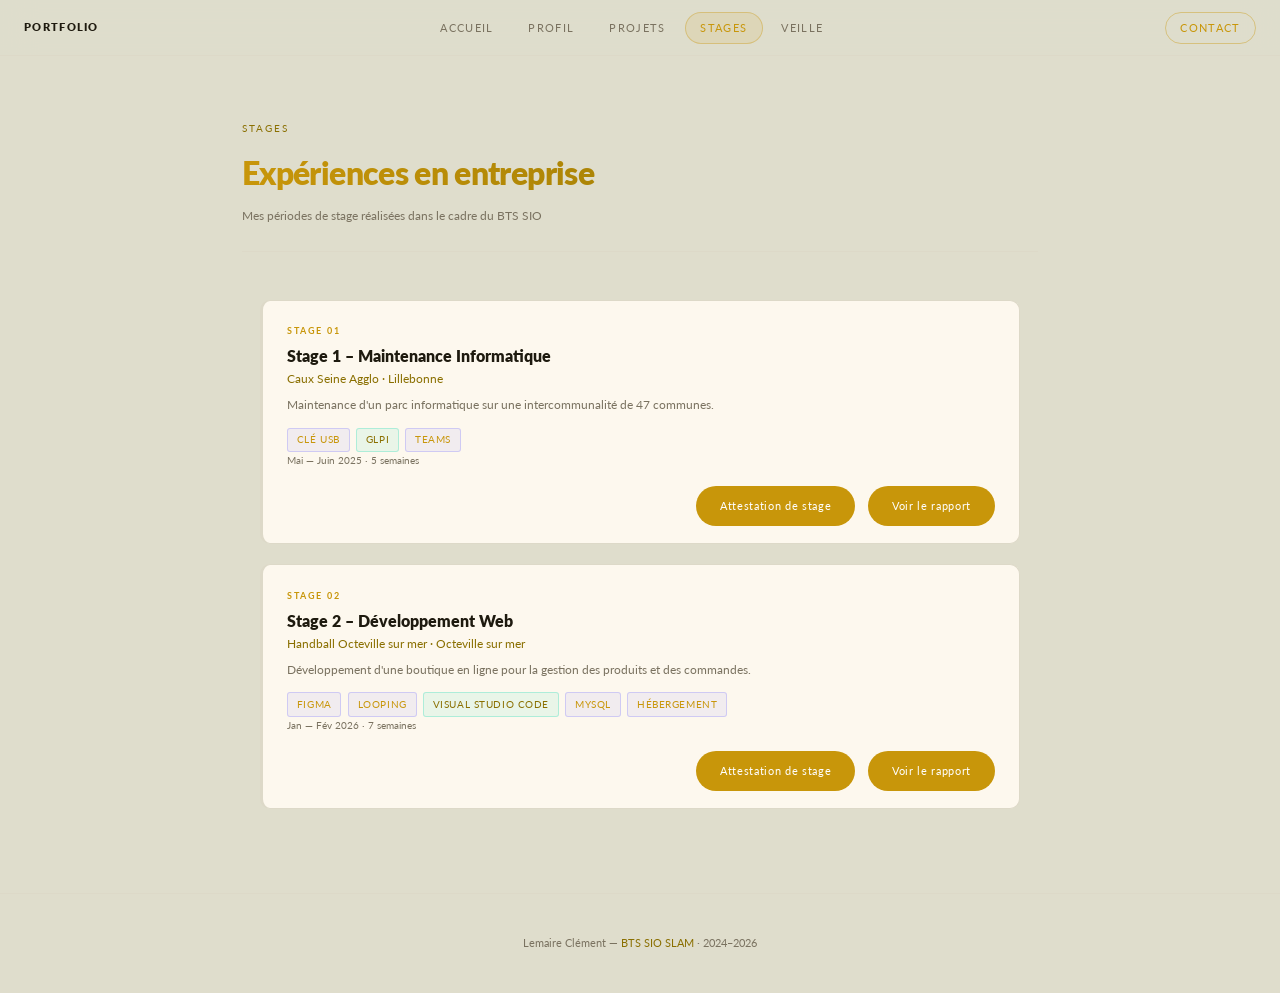
==== stages.html @ b46d2077 "Add files via upload" ====
<!DOCTYPE html>
<html lang="fr">
<head>
  <meta charset="UTF-8">
  <meta name="viewport" content="width=device-width, initial-scale=1.0">
  <title>Portfolio – Stages</title>
  <link rel="icon" type="image/png" href="img/favicon.png">
  <link href="https://fonts.googleapis.com/css2?family=Lato:wght@300;400;700;900&display=swap" rel="stylesheet">
  <link rel="stylesheet" href="style.css">
</head>
<body>

  <!-- NAVBAR -->
  <nav>
    <div class="nav-inner">
      <a href="index.html" class="nav-brand">Portfolio</a>
      <div class="nav-links">
        <a href="index.html">Accueil</a>
        <a href="profil.html">Profil</a>
        <a href="projets.html">Projets</a>
        <a href="stages.html" class="active">Stages</a>
        <a href="veille.html">Veille</a>
      </div>
      <a href="contact.html" class="nav-contact-btn">Contact</a>
    </div>
  </nav>

  <div class="page-wrapper">
    <div class="container">

      <div class="label">Stages</div>
      <h2 class="page-title">Expériences en entreprise</h2>
      <p class="page-sub">Mes périodes de stage réalisées dans le cadre du BTS SIO</p>

      <!-- Stage 1 -->
      <div class="stage-card">
        <div class="stage-content">
          <div class="stage-num">Stage 01</div>
          <h3>Stage 1 – Maintenance Informatique</h3>
          <div class="stage-company">Caux Seine Agglo · Lillebonne</div>
          <p>Maintenance d'un parc informatique sur une intercommunalité de 47 communes.</p>
          <div class="tags">
            <span class="tag">Clé USB</span>
            <span class="tag g">GLPI</span>
            <span class="tag">Teams</span>
          </div>
          <div class="stage-date">Mai — Juin 2025 · 5 semaines</div>
        </div>
        <div class="stage-btn-group">
          <a href="docs/Attestation_de_stage1.pdf" class="btn btn-primary" target="_blank">Attestation de stage</a>
          <a href="docs/Rapport_de_stage1.pdf" class="btn btn-primary" target="_blank">Voir le rapport</a>
        </div>
      </div>

      <!-- Stage 2 -->
      <div class="stage-card">
        <div class="stage-content">
          <div class="stage-num">Stage 02</div>
          <h3>Stage 2 – Développement Web</h3>
          <div class="stage-company">Handball Octeville sur mer · Octeville sur mer</div>
          <p>Développement d'une boutique en ligne pour la gestion des produits et des commandes.</p>
          <div class="tags">
            <span class="tag">Figma</span>
            <span class="tag">Looping</span>
            <span class="tag g">Visual Studio Code</span>
            <span class="tag">MySQL</span>
            <span class="tag">Hébergement</span>
          </div>
          <div class="stage-date">Jan — Fév 2026 · 7 semaines</div>
        </div>
        <div class="stage-btn-group">
          <a href="docs/Attestation_de_stage2.pdf" class="btn btn-primary" target="_blank">Attestation de stage</a>
          <a href="docs/Rapport_de_stage2.pdf" class="btn btn-primary" target="_blank">Voir le rapport</a>
        </div>
      </div>

    </div>
    <footer>Lemaire Clément — <span>BTS SIO SLAM</span> · 2024–2026</footer>
  </div>

  <script src="script.js"></script>
</body>
</html>
---- style.css ----
/* ── VARIABLES ── */
:root {
  --bg: #dfddcc;
  --surface: #fdf8ee;
  --border: #ddd9c8;
  --accent: #c8960a;
  --accent2: #8a6f00;
  --text: #1e1a0f;
  --muted: #7a7260;
  --font-head: 'Lato', sans-serif;
  --font-mono: 'Lato', sans-serif;
}

* { margin: 0; padding: 0; box-sizing: border-box; }
html { scroll-behavior: smooth; }

body {
  background: var(--bg);
  color: var(--text);
  font-family: var(--font-mono);
  font-size: 0.82rem;
  line-height: 1.7;
}

/* ── GRID BACKGROUND ── */
body::before {
  content: '';
  position: fixed;
  inset: 0;
  pointer-events: none;
  z-index: 0;
}

/* ── NAVBAR ── */
nav {
  position: fixed;
  top: 0; left: 0; right: 0;
  z-index: 100;
  background: rgba(223, 221, 204, 0.88);
  backdrop-filter: blur(16px);
  border-bottom: 1px solid var(--border);
  height: 56px;
  display: flex;
  align-items: center;
  transition: height 0.25s ease, background 0.25s ease, border-color 0.25s ease, box-shadow 0.25s ease;
}

body.scrolled nav {
  height: 52px;
  background: rgba(223, 221, 204, 0.97);
  box-shadow: 0 2px 12px rgba(0,0,0,0.08);
}

.nav-inner {
  display: flex;
  align-items: center;
  justify-content: space-between;
  width: 100%;
  padding: 0 1.5rem;
  gap: 0.25rem;
}

.nav-brand {
  font-family: var(--font-head);
  font-size: 1rem;
  font-weight: 800;
  color: var(--text) !important;
  text-decoration: none;
  letter-spacing: 0.06em;
  text-transform: uppercase;
  border: none !important;
  background: none !important;
  padding: 0 !important;
  flex-shrink: 0;
}

.nav-brand:hover {
  color: var(--accent) !important;
  background: none !important;
}

.nav-links {
  display: flex;
  align-items: center;
  gap: 0.25rem;
}

.nav-inner a {
  text-decoration: none;
  color: var(--muted);
  font-size: 0.68rem;
  letter-spacing: 0.12em;
  text-transform: uppercase;
  padding: 0.35rem 0.9rem;
  border-radius: 999px;
  border: 1px solid transparent;
  transition: all 0.2s;
  cursor: pointer;
}

.nav-inner a:hover { color: var(--text); background: rgba(0,0,0,0.06); }

.nav-contact-btn {
  flex-shrink: 0;
  color: var(--accent) !important;
  border-color: rgba(200, 150, 10, 0.4) !important;
}

.nav-contact-btn:hover {
  background: rgba(200, 150, 10, 0.12) !important;
  border-color: var(--accent) !important;
}

.nav-contact-btn.active {
  background: rgba(200, 150, 10, 0.18) !important;
  border-color: var(--accent) !important;
}

.nav-inner a.active {
  color: var(--accent);
  background: rgba(200, 150, 10, 0.1);
  border-color: rgba(200, 150, 10, 0.35);
}

/* ── LAYOUT ── */
.page-wrapper {
  padding-top: 56px;
  position: relative;
  z-index: 1;
}

.container { max-width: 860px; margin: 0 auto; padding: 4rem 2rem; }

.page-title {
  font-family: var(--font-head);
  font-size: 2rem;
  font-weight: 800;
  letter-spacing: -0.02em;
  margin-bottom: 0.35rem;
  background: linear-gradient(90deg, var(--accent) 0%, var(--accent2) 100%);
  -webkit-background-clip: text;
  -webkit-text-fill-color: transparent;
  background-clip: text;
}

.page-sub {
  color: var(--muted);
  font-size: 0.75rem;
  margin-bottom: 3rem;
  padding-bottom: 1.5rem;
  border-bottom: 1px solid var(--border);
}

.label {
  font-size: 0.62rem;
  letter-spacing: 0.2em;
  text-transform: uppercase;
  color: var(--accent2);
  margin-bottom: 0.6rem;
}

/* ── BOUTONS ── */
.btn {
  padding: 0.65rem 1.5rem;
  border-radius: 999px;
  font-family: var(--font-mono);
  font-size: 0.7rem;
  letter-spacing: 0.06em;
  cursor: pointer;
  transition: transform 0.2s ease, border-color 0.2s ease, color 0.2s ease, background-color 0.2s ease;
  border: none;
}

.btn-primary { 
  background: var(--accent); color: #fff; text-decoration: none; }
.btn-primary:hover {
  background: #a37808;
  transform: translateY(-2px);
}
.btn-ghost { background: transparent; color: var(--text); border: 1px solid var(--border); text-decoration: none; }
.btn-ghost:hover {
  border-color: var(--accent);
  color: var(--accent);
  transform: translateY(-2px);
}

.btn:active {
  transform: translateY(0);
}

.btn, .nav-inner a {
  will-change: transform;
}

/* ── TAGS ── */
.tags { display: flex; gap: 0.4rem; flex-wrap: wrap; }
.tag {
  font-size: 0.6rem; letter-spacing: 0.06em; text-transform: uppercase;
  padding: 0.2rem 0.55rem; border-radius: 3px;
  background: rgba(108,99,255,0.08);
  border: 1px solid rgba(108,99,255,0.25);
  color: var(--accent);
}
.tag.g {
  background: rgba(0,212,170,0.08);
  border-color: rgba(0,212,170,0.25);
  color: var(--accent2);
}

/* ── FOOTER ── */
footer {
  text-align: center;
  padding: 2.5rem;
  border-top: 1px solid var(--border);
  color: var(--muted);
  font-size: 0.68rem;
  position: relative;
  z-index: 1;
}

footer span { color: var(--accent2); }

/* ── ANIMATIONS ── */
.anim { opacity: 1; animation: none; }

/* ── HOME ── */
.hero {
  min-height: calc(100vh - 56px);
  display: flex;
  flex-direction: column;
  justify-content: center;
  max-width: 860px;
  margin: 0 auto;
  padding: 4rem 2rem;
}

.hero .label { margin-bottom: 1.5rem; }

.hero h1 {
  font-family: var(--font-head);
  font-size: clamp(2.2rem, 5vw, 3.8rem);
  font-weight: 800;
  line-height: 1.1;
  letter-spacing: -0.03em;
  margin-bottom: 1.25rem;
}

.hero h1 em { font-style: normal; color: var(--accent); }

.hero p {
  color: var(--muted);
  max-width: 480px;
  margin-bottom: 2rem;
  font-size: 0.82rem;
}

.hero-btns { display: flex; gap: 0.75rem; }

.cards-2 {
  display: grid;
  grid-template-columns: minmax(0, 760px);
  justify-content: center;
  gap: 1rem;
  margin-top: 2rem;
}

.card {
  background: transparent;
  border: none;
  border-top: 1px solid var(--border);
  border-radius: 0;
  padding: 1.2rem 0 0.35rem;
  transition: border-color 0.25s, padding-left 0.25s;
}

.card:hover { border-color: var(--accent); padding-left: 0.35rem; }
.card h3 { font-family: var(--font-head); font-size: 0.95rem; font-weight: 700; margin-bottom: 0.6rem; color: #1e1a0f; }
.card p { color: var(--muted); font-size: 0.78rem; }

.slam-list {
  display: grid;
  grid-template-columns: minmax(0, 760px);
  justify-content: center;
  gap: 0.75rem;
  margin-top: 1.5rem;
}

.slam-item {
  border: none;
  border-left: 1px solid var(--border);
  border-radius: 0;
  padding: 0.1rem 0 0.1rem 0.9rem;
  transition: border-color 0.2s, transform 0.2s;
}

.slam-item:hover { border-color: var(--accent); transform: translateX(4px); }
.slam-item h4 { font-family: var(--font-head); font-size: 0.82rem; color: var(--accent); margin-bottom: 0.3rem; }
.slam-item p { color: var(--muted); font-size: 0.72rem; }

/* ── PROFIL ── */
.profil-top {
  display: flex;
  align-items: center;
  gap: 1.5rem;
  background: transparent;
  border: none;
  border-bottom: 1px solid var(--border);
  border-radius: 0;
  padding: 0 0 1.5rem;
  margin-bottom: 1.5rem;
}

.avatar {
  width: 100px; height: 100px;
  border-radius: 50%;
  background: linear-gradient(135deg, var(--accent), var(--accent2));
  display: flex; 
  align-items: center; 
  justify-content: center;
  font-family: var(--font-head);
  font-size: 1.5rem; 
  font-weight: 800; 
  color: #fff;
  flex-shrink: 0;
  overflow: hidden;
  border: 2px solid var(--accent);
  box-shadow: 0 0 30px rgba(108, 99, 255, 0.3);
}

.avatar img {
  width: 100%;
  height: 100%;
  object-fit: cover;
  object-position: center;
}

.profil-top h2 { font-family: var(--font-head); font-size: 1.1rem; font-weight: 800; }
.profil-top p { color: var(--muted); font-size: 0.73rem; }

.profil-top p a {
  color: var(--accent);
  text-decoration: none;
  border-bottom: 1px solid transparent;
  transition: all 0.2s;
}

.profil-top p a:hover {
  color: var(--accent2);
  border-bottom-color: var(--accent2);
}

.section-block {
  background: transparent;
  border: none;
  border-top: 1px solid var(--border);
  border-radius: 0;
  padding: 1.2rem 0 0;
  margin-bottom: 1.25rem;
}

.section-block h3 { font-family: var(--font-head); font-size: 0.88rem; color: #7a7260; letter-spacing: 0.05em; text-transform: uppercase; margin-bottom: 1.25rem; }

.timeline-item {
  padding-left: 1.25rem;
  border-left: 1px solid var(--border);
  padding-bottom: 1.25rem;
  position: relative;
}

.timeline-item:last-child { border: none; padding-bottom: 0; }

.timeline-item::before {
  content: '';
  position: absolute;
  left: -4px; top: 5px;
  width: 7px; height: 7px;
  border-radius: 50%;
  background: var(--accent);
}

.formation-timeline .timeline-center {
  position: relative;
  display: grid;
  gap: 1.4rem;
  margin-top: 0.3rem;
}

.formation-timeline .timeline-center::before {
  content: '';
  position: absolute;
  left: 50%;
  top: 0;
  width: 1px;
  height: 100%;
  background: linear-gradient(180deg, var(--accent), var(--accent2));
  transform: translateX(-50%) scaleY(0);
  transform-origin: top;
  transition: transform 0.75s ease;
}

.formation-timeline .timeline-row {
  position: relative;
  width: calc(50% - 1.8rem);
  opacity: 0;
  transition: opacity 0.45s ease, transform 0.45s ease;
}

.formation-timeline .timeline-row.left {
  justify-self: start;
  text-align: right;
  transform: translateX(-20px);
}

.formation-timeline .timeline-row.right {
  justify-self: end;
  text-align: left;
  transform: translateX(20px);
}

.formation-timeline .timeline-node {
  position: absolute;
  top: 5px;
  width: 9px;
  height: 9px;
  border-radius: 50%;
  background: var(--accent);
  transform: scale(0.3);
  opacity: 0;
  transition: transform 0.3s ease, opacity 0.3s ease, box-shadow 0.3s ease;
}

.formation-timeline .timeline-row.left .timeline-node {
  right: -1.83rem;
}

.formation-timeline .timeline-row.right .timeline-node {
  left: -1.83rem;
}

.formation-timeline.timeline-in .timeline-center::before {
  transform: translateX(-50%) scaleY(1);
}

.formation-timeline.timeline-in .timeline-row {
  opacity: 1;
  transform: translateX(0);
}

.formation-timeline.timeline-in .timeline-node {
  transform: scale(1);
  opacity: 1;
  box-shadow: 0 0 0 5px rgba(108,99,255,0.14);
}

.formation-timeline.timeline-in .timeline-row:nth-child(1) {
  transition-delay: 0.1s;
}

.formation-timeline.timeline-in .timeline-row:nth-child(2) {
  transition-delay: 0.25s;
}

.formation-timeline.timeline-in .timeline-row:nth-child(3) {
  transition-delay: 0.4s;
}

.formation-timeline.timeline-in .timeline-row:nth-child(1) .timeline-node {
  transition-delay: 0.14s;
}

.formation-timeline.timeline-in .timeline-row:nth-child(2) .timeline-node {
  transition-delay: 0.29s;
}

.formation-timeline.timeline-in .timeline-row:nth-child(3) .timeline-node {
  transition-delay: 0.44s;
}

.t-date { font-size: 0.62rem; color: var(--accent2); letter-spacing: 0.08em; margin-bottom: 0.15rem; }
.t-title { font-family: var(--font-head); font-size: 0.85rem; font-weight: 700; }
.t-sub { color: var(--muted); font-size: 0.72rem; }

.skills-2 { display: grid; grid-template-columns: 1fr 1fr; gap: 0 2rem; }

.section-skills {
  background: transparent;
  border-color: var(--border);
  box-shadow: none;
}

.section-skills h3 {
  color: #7a7260;
  text-transform: uppercase;
  letter-spacing: 0.08em;
  font-size: 0.75rem;
}

.section-skills .skill-item {
  display: flex;
  align-items: center;
  justify-content: space-between;
  gap: 0.75rem;
  font-size: 0.75rem;
  background: transparent;
  border: none;
  border-bottom: 1px solid var(--border);
  border-radius: 0;
  padding: 0.5rem 0;
  margin-bottom: 0.7rem;
}

/* ── SKILL BARS ── */
.skill-bar-item {
  margin-bottom: 1rem;
}

.skill-bar-header {
  display: flex;
  align-items: center;
  justify-content: space-between;
  font-size: 0.75rem;
  margin-bottom: 0.35rem;
  color: var(--text);
}

.skill-bar-track {
  height: 6px;
  background: var(--border);
  border-radius: 999px;
  overflow: hidden;
}

.skill-bar-fill {
  height: 100%;
  width: 0%;
  border-radius: 999px;
  background: linear-gradient(90deg, var(--accent2), var(--accent));
  transition: width 0.9s cubic-bezier(0.4, 0, 0.2, 1);
}

.skill-level {
  font-size: 0.62rem;
  letter-spacing: 0.08em;
  text-transform: uppercase;
  border-radius: 999px;
  padding: 0.2rem 0.55rem;
  border: 1px solid transparent;
  flex-shrink: 0;
}

.level-advanced {
  color: #5a7a00;
  border-color: rgba(90,122,0,0.35);
  background: rgba(90,122,0,0.10);
}

.level-intermediate {
  color: var(--accent2);
  border-color: rgba(138,111,0,0.35);
  background: rgba(138,111,0,0.10);
}

.level-basic {
  color: var(--muted);
  border-color: rgba(122,114,96,0.4);
  background: rgba(122,114,96,0.10);
}

/* ── PROJETS ── */
.projets-grid {
  display: grid;
  grid-template-columns: minmax(0, 760px);
  justify-content: center;
  gap: 1.25rem;
}

.projet-card {
  background: var(--surface);
  border: 1px solid var(--border);
  border-left: 3px solid var(--border);
  border-radius: 10px;
  padding: 1.4rem 1.5rem 1.1rem;
  display: flex;
  flex-direction: column;
  gap: 0.5rem;
  transition: border-color 0.25s, box-shadow 0.25s, transform 0.2s;
  position: relative;
}

.projet-card:hover {
  border-left-color: var(--accent);
  box-shadow: 0 4px 18px rgba(0,0,0,0.08);
  transform: translateY(-2px);
}

.projet-num {
  font-size: 0.58rem;
  font-weight: 700;
  letter-spacing: 0.2em;
  text-transform: uppercase;
  color: var(--accent);
  margin-bottom: 0.1rem;
}

.projet-card h3 { font-family: var(--font-head); font-size: 1rem; font-weight: 800; margin-bottom: 0.2rem; color: var(--text); }
.projet-card p { color: var(--muted); font-size: 0.75rem; line-height: 1.65; margin-bottom: 0.5rem; }

/* ── STAGES ── */
.stage-card {
  background: var(--surface);
  border: 1px solid var(--border);
  border-left: 3px solid var(--border);
  border-radius: 10px;
  padding: 1.4rem 1.5rem 1.1rem;
  max-width: 760px;
  margin-left: auto;
  margin-right: auto;
  margin-bottom: 1.25rem;
  display: flex;
  flex-direction: column;
  justify-content: space-between;
  transition: border-color 0.25s, box-shadow 0.25s, transform 0.2s;
}

.stage-content {
  flex: 1;
}

.stage-btn-group {
  display: flex;
  gap: 12px;
  flex-wrap: wrap;
  align-self: flex-end;
  margin-top: 1rem;
}

.stage-btn-group .btn {
  white-space: nowrap;
}

.stage-card:hover {
  border-left-color: var(--accent);
  box-shadow: 0 4px 18px rgba(0,0,0,0.08);
  transform: translateY(-2px);
}
.stage-num {
  font-size: 0.58rem;
  font-weight: 700;
  letter-spacing: 0.2em;
  text-transform: uppercase;
  color: var(--accent);
  margin-bottom: 0.2rem;
}
.stage-card h3 { font-family: var(--font-head); font-size: 1rem; font-weight: 800; color: var(--text); }
.stage-company { color: var(--accent2); font-size: 0.72rem; margin-bottom: 0.4rem; }
.stage-card p { color: var(--muted); font-size: 0.75rem; margin-bottom: 0.75rem; }
.stage-date { font-size: 0.65rem; color: var(--muted); }

/* ── VEILLE ── */
.veille-intro {
  border-left: 3px solid var(--accent2);
  padding: 0.65rem 0 0.65rem 1.1rem;
  background: rgba(0,0,0,0.03);
  border-radius: 0 4px 4px 0;
  color: var(--muted);
  margin-bottom: 2.5rem;
  font-size: 0.82rem;
  line-height: 1.7;
  max-width: 760px;
  margin-left: auto;
  margin-right: auto;
}

.veille-grid {
  display: grid;
  grid-template-columns: repeat(2, 1fr);
  max-width: 1100px;
  margin-left: auto;
  margin-right: auto;
  gap: 1.25rem;
}

.veille-card {
  background: rgba(0,0,0,0.03);
  border: 1px solid var(--border);
  border-radius: 8px;
  padding: 1.25rem 1.3rem 1rem;
  display: flex;
  flex-direction: column;
  transition: border-color 0.25s, transform 0.2s, box-shadow 0.2s;
}

.veille-card:hover {
  border-color: var(--accent);
  transform: translateY(-2px);
  box-shadow: 0 6px 24px rgba(0,0,0,0.10);
}

.veille-cat {
  display: inline-block;
  font-size: 0.58rem;
  letter-spacing: 0.15em;
  text-transform: uppercase;
  color: var(--accent2);
  background: rgba(var(--accent2-rgb, 100,160,255), 0.08);
  border: 1px solid var(--accent2);
  border-radius: 20px;
  padding: 0.15rem 0.55rem;
  margin-bottom: 0.65rem;
  width: fit-content;
}

.veille-card h4 {
  font-family: var(--font-head);
  font-size: 0.92rem;
  font-weight: 700;
  margin-bottom: 0.5rem;
  line-height: 1.4;
}

.veille-card p {
  color: var(--muted);
  font-size: 0.78rem;
  line-height: 1.65;
  flex: 1;
}

.veille-footer {
  margin-top: 1rem;
  padding-top: 0.75rem;
  border-top: 1px solid var(--border);
  font-size: 0.64rem;
  color: var(--muted);
  display: flex;
  justify-content: space-between;
  align-items: center;
  gap: 0.5rem;
}

.veille-footer a {
  color: var(--accent2);
  text-decoration: none;
  border-bottom: 1px solid transparent;
  transition: all 0.2s;
}

.veille-footer a:hover {
  color: var(--accent);
  border-bottom-color: var(--accent);
}

.veille-footer span {
  color: var(--muted);
  white-space: nowrap;
}

/* ── CONTACT ── */
.contact-grid {
  display: grid;
  grid-template-columns: minmax(0, 760px);
  justify-content: center;
  gap: 1.5rem;
}

.contact-link {
  display: flex; align-items: center; gap: 0.9rem;
  background: transparent; border: none;
  border-left: 1px solid var(--border);
  border-radius: 0; padding: 0.5rem 0 0.5rem 0.9rem;
  cursor: pointer; transition: border-color 0.2s, transform 0.2s, padding-left 0.2s;
  margin-bottom: 0.7rem; text-decoration: none; color: var(--text);
}

.contact-link:hover { border-color: var(--accent); transform: translateX(3px); padding-left: 1rem; }
.contact-link-icon { font-size: 1.2rem; flex-shrink: 0; }
.contact-link small { display: block; color: var(--muted); font-size: 0.62rem; }

.form-group { margin-bottom: 1rem; }
.form-group label { display: block; font-size: 0.62rem; letter-spacing: 0.1em; text-transform: uppercase; color: var(--muted); margin-bottom: 0.35rem; }
.form-group input, .form-group textarea {
  width: 100%; background: transparent; border: none;
  border-bottom: 1px solid var(--border);
  border-radius: 0; padding: 0.65rem 0;
  color: var(--text); font-family: var(--font-mono); font-size: 0.78rem;
  outline: none; resize: none; transition: border-color 0.2s;
}
.form-group input:focus, .form-group textarea:focus { border-color: var(--accent); }
.form-group textarea { min-height: 110px; }

#successMessage {
  background: transparent !important;
  border: none !important;
  border-left: 2px solid var(--accent2) !important;
  border-radius: 0 !important;
  padding: 0.45rem 0 0.45rem 0.85rem !important;
  text-align: left !important;
}

/* ── JS REVEAL ── */
.js-reveal {
  opacity: 0;
  transform: translateY(16px);
  filter: blur(2px);
  transition: opacity 0.7s ease, transform 0.7s ease, filter 0.7s ease;
}

.js-reveal.is-visible {
  opacity: 1;
  transform: translateY(0);
  filter: blur(0);
}

/* ── RESPONSIVE ── */
@media (max-width: 650px) {
  .cards-2, .slam-list, .projets-grid, .veille-grid, .contact-grid, .skills-2 { grid-template-columns: 1fr; }
  .nav-inner a { padding: 0.3rem 0.5rem; font-size: 0.6rem; }
  .profil-top { flex-direction: column; text-align: center; }

  .formation-timeline .timeline-center::before {
    left: 7px;
  }

  .formation-timeline .timeline-row {
    width: 100%;
    justify-self: stretch;
    text-align: left;
    padding-left: 1.7rem;
  }

  .formation-timeline .timeline-row.left,
  .formation-timeline .timeline-row.right {
    transform: translateX(12px);
  }

  .formation-timeline .timeline-row.left .timeline-node,
  .formation-timeline .timeline-row.right .timeline-node {
    left: 3px;
    right: auto;
  }
}

@media (prefers-reduced-motion: reduce) {
  .js-reveal {
    opacity: 1;
    transform: none;
    filter: none;
    transition: none;
  }

  .btn,
  .nav-inner a,
  .card,
  .projet-card,
  .stage-card,
  .veille-card,
  .contact-link,
  .slam-item {
    transition: none !important;
    transform: none !important;
  }
}
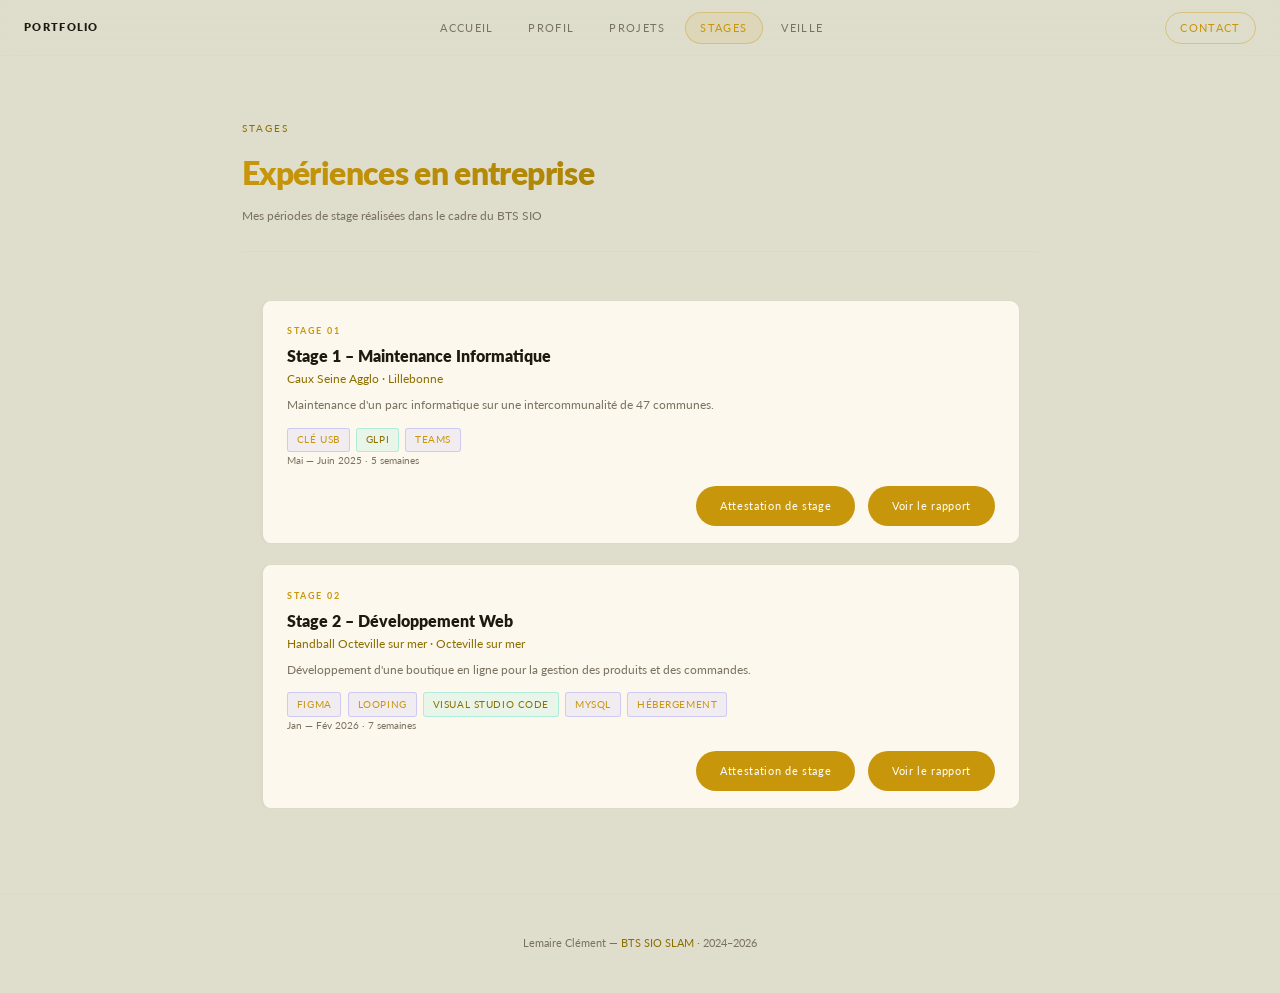
==== commit cb3fb2da: "Update stages.html" ====
--- a/stages.html
+++ b/stages.html
@@ -47,7 +47,7 @@
           <div class="stage-date">Mai — Juin 2025 · 5 semaines</div>
         </div>
         <div class="stage-btn-group">
-          <a href="docs/Attestation_de_stage1.pdf" class="btn btn-primary" target="_blank">Attestation de stage</a>
+          <a href="docs/Attestation_CauxSeine.pdf" class="btn btn-primary" target="_blank">Attestation de stage</a>
           <a href="docs/Rapport_de_stage1.pdf" class="btn btn-primary" target="_blank">Voir le rapport</a>
         </div>
       </div>
@@ -69,7 +69,7 @@
           <div class="stage-date">Jan — Fév 2026 · 7 semaines</div>
         </div>
         <div class="stage-btn-group">
-          <a href="docs/Attestation_de_stage2.pdf" class="btn btn-primary" target="_blank">Attestation de stage</a>
+          <a href="docs/Attestation_HBO.pdf" class="btn btn-primary" target="_blank">Attestation de stage</a>
           <a href="docs/Rapport_de_stage2.pdf" class="btn btn-primary" target="_blank">Voir le rapport</a>
         </div>
       </div>
--- a/style.css
+++ b/style.css
@@ -177,9 +177,15 @@
   background: #a37808;
   transform: translateY(-2px);
 }
-.btn-ghost { background: transparent; color: var(--text); border: 1px solid var(--border); text-decoration: none; }
+.btn-ghost {
+  background: rgba(138, 111, 0, 0.08);
+  color: var(--text);
+  border: 1.5px solid rgba(138, 111, 0, 0.55);
+  text-decoration: none;
+}
 .btn-ghost:hover {
   border-color: var(--accent);
+  background: rgba(200, 150, 10, 0.14);
   color: var(--accent);
   transform: translateY(-2px);
 }
@@ -778,13 +784,25 @@
 .form-group { margin-bottom: 1rem; }
 .form-group label { display: block; font-size: 0.62rem; letter-spacing: 0.1em; text-transform: uppercase; color: var(--muted); margin-bottom: 0.35rem; }
 .form-group input, .form-group textarea {
-  width: 100%; background: transparent; border: none;
-  border-bottom: 1px solid var(--border);
-  border-radius: 0; padding: 0.65rem 0;
+  width: 100%;
+  background: rgba(253, 248, 238, 0.75);
+  border: 1.5px solid rgba(122, 114, 96, 0.45);
+  border-radius: 8px;
+  padding: 0.65rem 0.8rem;
   color: var(--text); font-family: var(--font-mono); font-size: 0.78rem;
-  outline: none; resize: none; transition: border-color 0.2s;
-}
-.form-group input:focus, .form-group textarea:focus { border-color: var(--accent); }
+  outline: none;
+  resize: none;
+  transition: border-color 0.2s, box-shadow 0.2s, background-color 0.2s;
+}
+.form-group input::placeholder, .form-group textarea::placeholder {
+  color: rgba(122, 114, 96, 0.9);
+}
+
+.form-group input:focus, .form-group textarea:focus {
+  border-color: var(--accent);
+  background: rgba(253, 248, 238, 0.95);
+  box-shadow: 0 0 0 3px rgba(200, 150, 10, 0.18);
+}
 .form-group textarea { min-height: 110px; }
 
 #successMessage {
